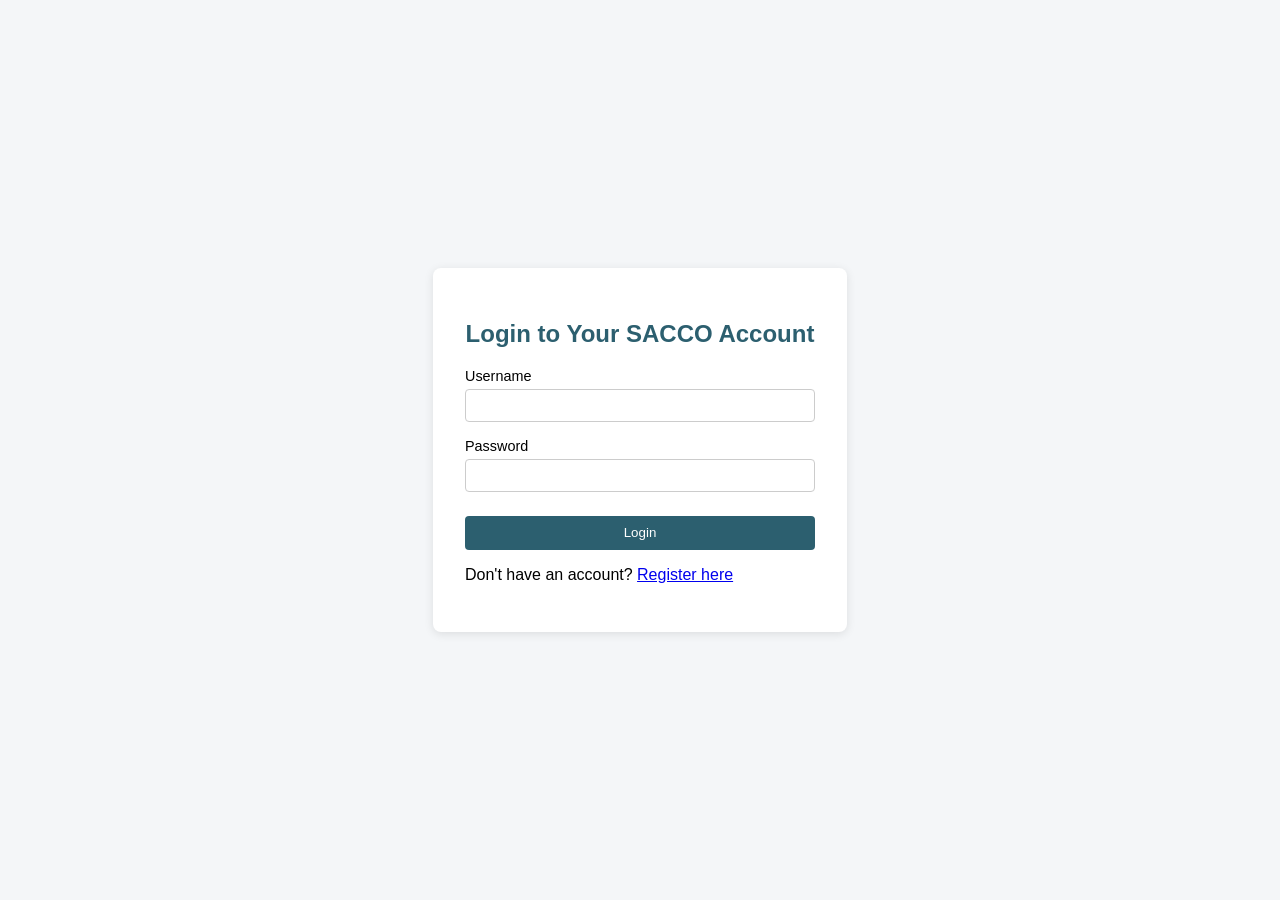
==== frontend/login.html @ c23e9efa "Initial commit" ====
<!DOCTYPE html>
<html lang="en">
<head>
  <meta charset="UTF-8">
  <title>SACCO Login</title>
  <link rel="stylesheet" href="css/auth.css">
</head>
<body>
  <div class="auth-container">
    <h2>Login to Your SACCO Account</h2>
    <p id="error-message" class="error"></p>
    <form id="login-form">
      <label for="username">Username</label>
      <input type="text" id="username" required>

      <label for="password">Password</label>
      <input type="password" id="password" required>

      <button type="submit">Login</button>
    </form>
    <p>Don't have an account? <a href="register.html">Register here</a></p>
  </div>

  <script src="js/api.js"></script>
  <script src="js/auth.js"></script>
  <script>
    document.getElementById("login-form").addEventListener("submit", handleLogin);
  </script>
</body>
</html>
---- frontend/css/auth.css ----
body {
  font-family: Arial, sans-serif;
  background: #f4f6f8;
  display: flex;
  justify-content: center;
  align-items: center;
  height: 100vh;
  margin: 0;
}

.auth-container {
  background: white;
  padding: 2rem;
  border-radius: 8px;
  box-shadow: 0 2px 10px rgba(0,0,0,0.1);
  width: 350px;
}

.auth-container h2 {
  text-align: center;
  color: #2c5f6f;
}

.auth-container label {
  display: block;
  margin-top: 1rem;
  font-size: 0.9rem;
}

.auth-container input {
  width: 100%;
  padding: 0.5rem;
  margin-top: 0.3rem;
  border: 1px solid #ccc;
  border-radius: 4px;
  box-sizing: border-box;
}

.auth-container button {
  width: 100%;
  margin-top: 1.5rem;
  padding: 0.6rem;
  background: #2c5f6f;
  color: white;
  border: none;
  border-radius: 4px;
  cursor: pointer;
}

.auth-container button:hover {
  background: #1f4550;
}

.error {
  color: red;
  font-size: 0.85rem;
  text-align: center;
}
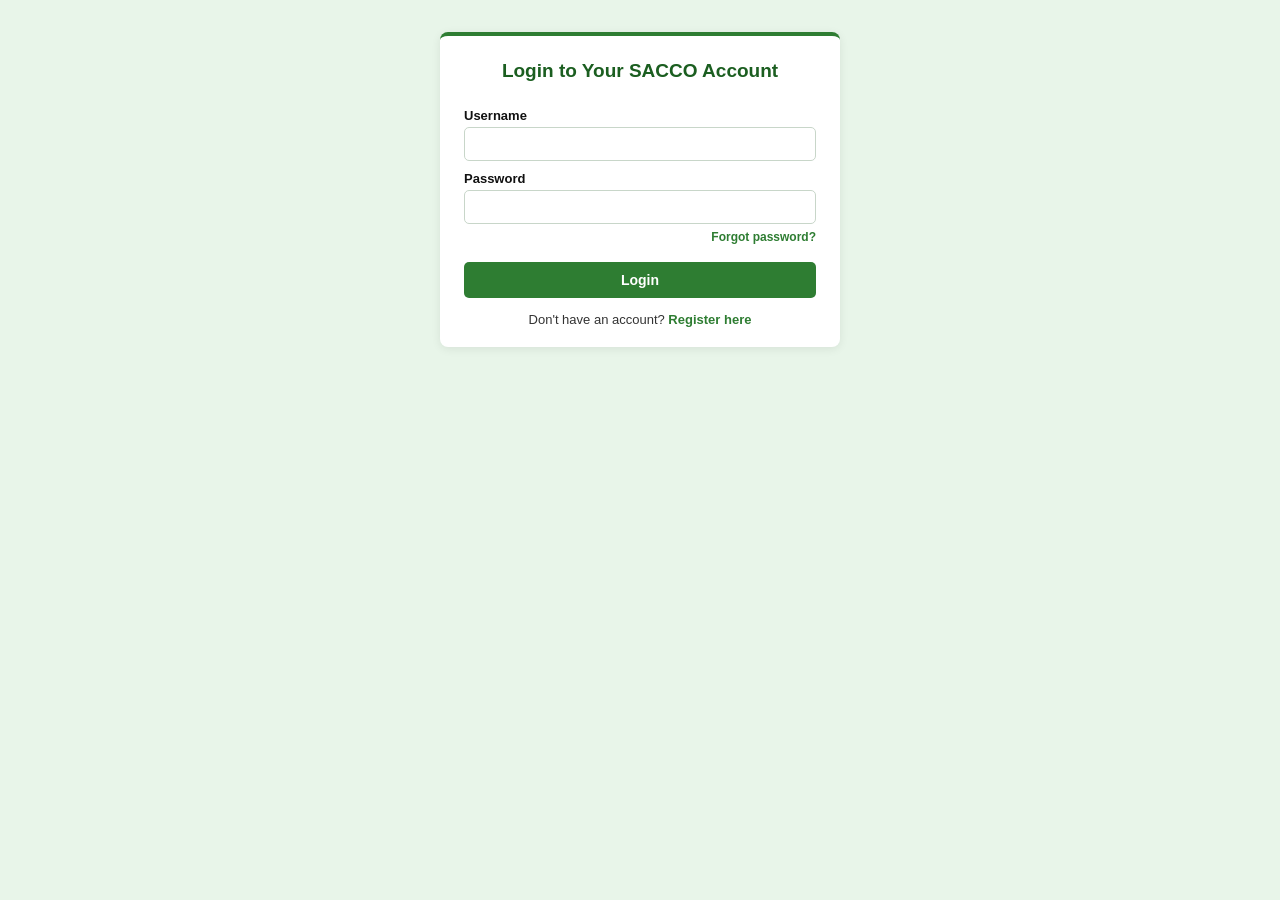
==== commit 4ee5d47e: "Special contributions: obligations, fines, targeted payments, with tests" ====
--- a/frontend/login.html
+++ b/frontend/login.html
@@ -2,6 +2,7 @@
 <html lang="en">
 <head>
   <meta charset="UTF-8">
+  <meta name="viewport" content="width=device-width, initial-scale=1.0">
   <title>SACCO Login</title>
   <link rel="stylesheet" href="css/auth.css">
 </head>
@@ -9,22 +10,23 @@
   <div class="auth-container">
     <h2>Login to Your SACCO Account</h2>
     <p id="error-message" class="error"></p>
-    <form id="login-form">
+
+    <form id="login-form" novalidate>
       <label for="username">Username</label>
-      <input type="text" id="username" required>
+      <input type="text" id="username" autocomplete="username" required>
 
       <label for="password">Password</label>
-      <input type="password" id="password" required>
+      <input type="password" id="password" autocomplete="current-password" required>
+
+      <p class="forgot-link"><a href="forgot_password.html">Forgot password?</a></p>
 
       <button type="submit">Login</button>
     </form>
+
     <p>Don't have an account? <a href="register.html">Register here</a></p>
   </div>
 
   <script src="js/api.js"></script>
   <script src="js/auth.js"></script>
-  <script>
-    document.getElementById("login-form").addEventListener("submit", handleLogin);
-  </script>
 </body>
 </html>
--- a/frontend/css/auth.css
+++ b/frontend/css/auth.css
@@ -1,58 +1,267 @@
+/* ------------------------------------------------------------------
+   auth.css - login and registration pages
+   Colors: green and black for content, red only for errors.
+   ------------------------------------------------------------------ */
+
+:root {
+  --green-dark: #1b5e20;
+  --green: #2e7d32;
+  --green-light: #e8f5e9;
+  --black: #111111;
+  --grey-text: #333333;
+  --border: #c8d6c9;
+  --white: #ffffff;
+  --red: #c62828;
+}
+
+* {
+  box-sizing: border-box;
+}
+
 body {
-  font-family: Arial, sans-serif;
-  background: #f4f6f8;
+  margin: 0;
+  min-height: 100vh;
+  font-family: "Segoe UI", Arial, sans-serif;
+  font-size: 14px;
+  color: var(--black);
+  background: var(--green-light);
   display: flex;
   justify-content: center;
+  align-items: flex-start;   /* start at the top so tall forms never get clipped */
+  padding: 32px 16px;
+}
+
+.auth-container {
+  width: 100%;
+  max-width: 400px;
+  background: var(--white);
+  border-top: 4px solid var(--green);
+  border-radius: 8px;
+  padding: 24px 24px 20px;
+  box-shadow: 0 2px 10px rgba(0, 0, 0, 0.08);
+}
+
+.auth-container h2 {
+  margin: 0 0 16px;
+  font-size: 19px;
+  font-weight: 600;
+  color: var(--green-dark);
+  text-align: center;
+}
+
+form {
+  display: flex;
+  flex-direction: column;
+}
+
+label {
+  font-size: 13px;
+  font-weight: 600;
+  color: var(--black);
+  margin: 10px 0 4px;
+}
+
+input {
+  width: 100%;
+  padding: 8px 10px;
+  font-size: 14px;
+  color: var(--black);
+  background: var(--white);
+  border: 1px solid var(--border);
+  border-radius: 5px;
+  outline: none;
+  transition: border-color 0.15s;
+}
+
+input:focus {
+  border-color: var(--green);
+  box-shadow: 0 0 0 2px rgba(46, 125, 50, 0.15);
+}
+
+input::placeholder {
+  color: #7a7a7a;
+}
+
+/* A field Django rejected */
+input.invalid {
+  border-color: var(--red);
+}
+
+button {
+  margin-top: 18px;
+  padding: 10px;
+  font-size: 14px;
+  font-weight: 600;
+  color: var(--white);
+  background: var(--green);
+  border: none;
+  border-radius: 5px;
+  cursor: pointer;
+  transition: background 0.15s;
+}
+
+button:hover {
+  background: var(--green-dark);
+}
+
+button:disabled {
+  background: #9e9e9e;
+  cursor: not-allowed;
+}
+
+/* Error text: the only place red appears */
+.error {
+  margin: 0 0 8px;
+  font-size: 13px;
+  color: var(--red);
+  text-align: center;
+}
+
+.error:empty {
+  display: none;
+}
+
+.field-error {
+  min-height: 0;
+  margin-top: 3px;
+  font-size: 12px;
+  color: var(--red);
+}
+
+.field-error:empty {
+  display: none;
+}
+
+/* Success messages, if a page shows one */
+.success {
+  margin: 0 0 8px;
+  font-size: 13px;
+  color: var(--green-dark);
+  text-align: center;
+}
+
+.auth-container p {
+  margin: 14px 0 0;
+  font-size: 13px;
+  color: var(--grey-text);
+  text-align: center;
+}
+
+.auth-container a {
+  color: var(--green);
+  font-weight: 600;
+  text-decoration: none;
+}
+
+.auth-container a:hover {
+  color: var(--green-dark);
+  text-decoration: underline;
+}
+
+/* Small phones */
+@media (max-width: 420px) {
+  body {
+    padding: 16px 10px;
+  }
+
+  .auth-container {
+    padding: 18px 16px 16px;
+  }
+}
+
+
+/* ------------------------------------------------------------------
+   Forgot password and login additions
+   ------------------------------------------------------------------ */
+
+.auth-container .forgot-link {
+  margin: 6px 0 0;
+  text-align: right;
+  font-size: 12px;
+}
+
+.step-indicator {
+  margin: -8px 0 12px;
+  text-align: center;
+  font-size: 12px;
+  color: var(--grey-text);
+}
+
+.auth-container .hint {
+  margin: 6px 0 0;
+  font-size: 12px;
+  color: var(--grey-text);
+  text-align: left;
+}
+
+.channel-option {
+  display: flex;
   align-items: center;
-  height: 100vh;
+  gap: 10px;
+  margin: 8px 0 0;
+  padding: 10px 12px;
+  border: 1px solid var(--border);
+  border-radius: 6px;
+  font-weight: 400;
+  cursor: pointer;
+}
+
+.channel-option input {
+  width: auto;
   margin: 0;
-}
-
-.auth-container {
-  background: white;
-  padding: 2rem;
-  border-radius: 8px;
-  box-shadow: 0 2px 10px rgba(0,0,0,0.1);
-  width: 350px;
-}
-
-.auth-container h2 {
-  text-align: center;
-  color: #2c5f6f;
-}
-
-.auth-container label {
+  accent-color: var(--green);
+}
+
+.channel-option:has(input:checked) {
+  border-color: var(--green);
+  background: var(--green-light);
+}
+
+.code-input {
+  text-align: center;
+  letter-spacing: 8px;
+  font-size: 20px;
+}
+
+.auth-container .countdown {
+  margin: 10px 0 0;
+  font-size: 13px;
+  font-weight: 600;
+  color: var(--green-dark);
+  text-align: center;
+}
+
+.auth-container .countdown.expired { color: var(--red); }
+
+.button-secondary {
+  background: var(--white);
+  color: var(--green);
+  border: 1px solid var(--green);
+}
+
+.button-secondary:hover { background: var(--green-light); }
+
+.text-link {
+  margin-top: 10px;
+  padding: 4px;
+  background: none;
+  color: var(--green);
+  font-weight: 600;
+  font-size: 13px;
+}
+
+.text-link:hover { background: none; text-decoration: underline; }
+
+.button-link {
   display: block;
-  margin-top: 1rem;
-  font-size: 0.9rem;
-}
-
-.auth-container input {
-  width: 100%;
-  padding: 0.5rem;
-  margin-top: 0.3rem;
-  border: 1px solid #ccc;
-  border-radius: 4px;
-  box-sizing: border-box;
-}
-
-.auth-container button {
-  width: 100%;
-  margin-top: 1.5rem;
-  padding: 0.6rem;
-  background: #2c5f6f;
-  color: white;
-  border: none;
-  border-radius: 4px;
-  cursor: pointer;
-}
-
-.auth-container button:hover {
-  background: #1f4550;
-}
-
-.error {
-  color: red;
-  font-size: 0.85rem;
-  text-align: center;
-}+  margin-top: 16px;
+  padding: 10px;
+  border-radius: 5px;
+  background: var(--green);
+  color: var(--white) !important;
+  text-align: center;
+  font-weight: 600;
+  text-decoration: none !important;
+}
+
+.button-link:hover { background: var(--green-dark); }
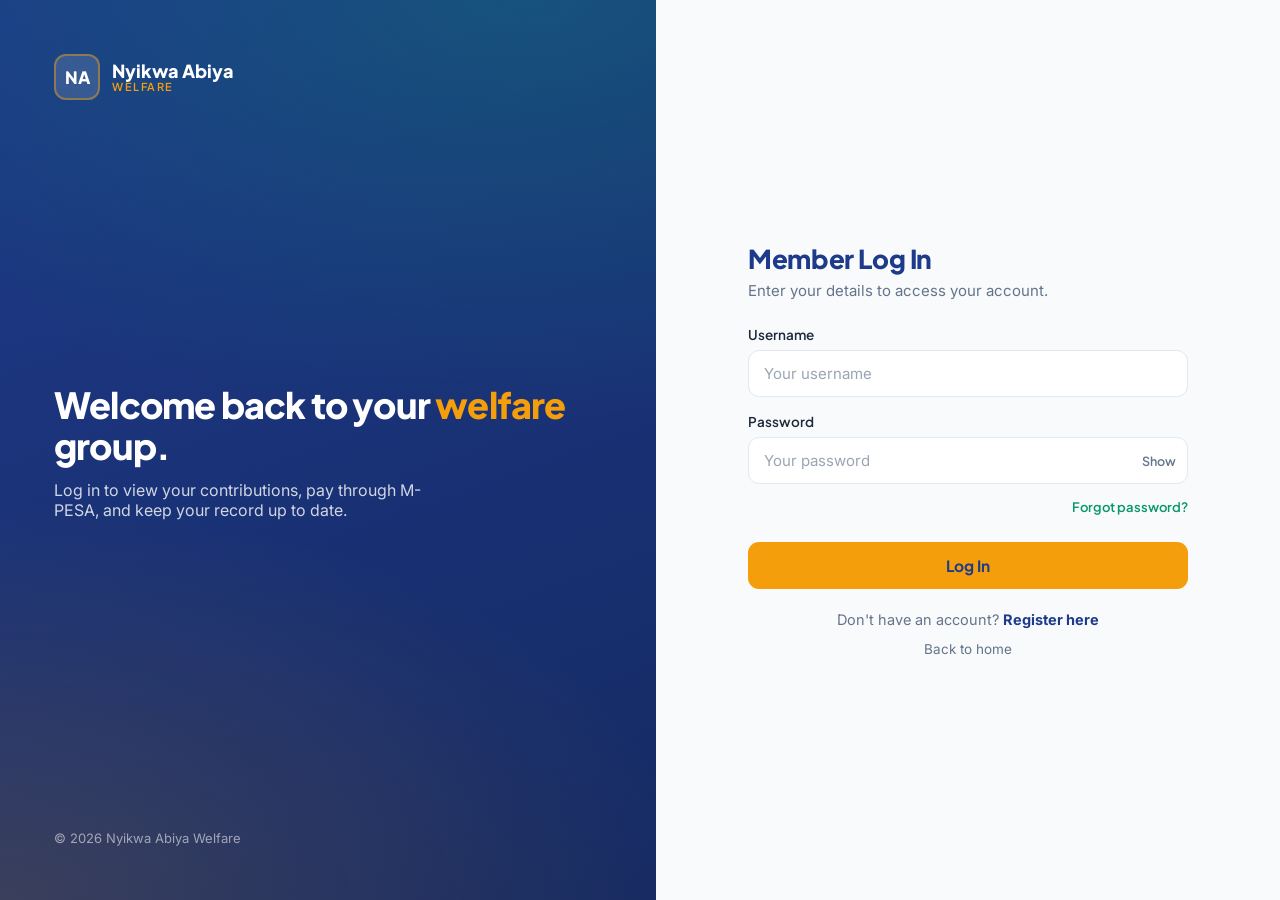
==== commit c5fb1c71: "Restyle landing, login, and register with new palette via css folder" ====
--- a/frontend/login.html
+++ b/frontend/login.html
@@ -4,29 +4,73 @@
   <meta charset="UTF-8">
   <meta name="viewport" content="width=device-width, initial-scale=1.0">
   <title>SACCO Login</title>
-  <link rel="stylesheet" href="css/auth.css">
+  <link rel="preconnect" href="https://fonts.googleapis.com">
+  <link rel="preconnect" href="https://fonts.gstatic.com" crossorigin>
+  <link href="https://fonts.googleapis.com/css2?family=Plus+Jakarta+Sans:wght@400;500;600;700;800&family=Inter:wght@400;500;600&display=swap" rel="stylesheet">
+  <link rel="stylesheet" href="css/auth-ui.css">
 </head>
 <body>
-  <div class="auth-container">
-    <h2>Login to Your SACCO Account</h2>
-    <p id="error-message" class="error"></p>
+  <div class="auth-wrap">
 
-    <form id="login-form" novalidate>
-      <label for="username">Username</label>
-      <input type="text" id="username" autocomplete="username" required>
+    <section class="brand-panel">
+      <a class="brand" href="index.html">
+        <div class="logo">NA</div>
+        <div class="brand-name">Nyikwa Abiya<span>Welfare</span></div>
+      </a>
+      <div class="panel-mid">
+        <h1>Welcome back to your <span class="accent">welfare</span> group.</h1>
+        <p>Log in to view your contributions, pay through M-PESA, and keep your record up to date.</p>
+      </div>
+      <div class="panel-foot">© 2026 Nyikwa Abiya Welfare</div>
+    </section>
 
-      <label for="password">Password</label>
-      <input type="password" id="password" autocomplete="current-password" required>
+    <section class="form-panel">
+      <div class="form-card">
+        <div class="form-logo">
+          <a class="brand" href="index.html">
+            <div class="logo" style="background:linear-gradient(135deg,var(--deep-blue),var(--emerald))">NA</div>
+            <div class="brand-name" style="color:var(--deep-blue)">Nyikwa Abiya<span>Welfare</span></div>
+          </a>
+        </div>
 
-      <p class="forgot-link"><a href="forgot_password.html">Forgot password?</a></p>
+        <h2>Member Log In</h2>
+        <p class="lead">Enter your details to access your account.</p>
 
-      <button type="submit">Login</button>
-    </form>
+        <p id="error-message" class="error"></p>
 
-    <p>Don't have an account? <a href="register.html">Register here</a></p>
+        <form id="login-form" novalidate>
+          <div class="field">
+            <label for="username">Username</label>
+            <input type="text" id="username" autocomplete="username" placeholder="Your username" required>
+            <small class="field-error" id="error-username"></small>
+          </div>
+          <div class="field">
+            <label for="password">Password</label>
+            <div class="input-wrap">
+              <input type="password" id="password" autocomplete="current-password" placeholder="Your password" required>
+              <button type="button" class="toggle" onclick="togglePw('password', this)">Show</button>
+            </div>
+            <small class="field-error" id="error-password"></small>
+          </div>
+          <div class="forgot"><a href="forgot_password.html">Forgot password?</a></div>
+          <button type="submit" id="login-button">Log In</button>
+        </form>
+
+        <div class="alt">Don't have an account? <a href="register.html">Register here</a></div>
+        <div class="back"><a href="index.html">Back to home</a></div>
+      </div>
+    </section>
+
   </div>
 
   <script src="js/api.js"></script>
   <script src="js/auth.js"></script>
+  <script>
+    function togglePw(id, btn) {
+      const f = document.getElementById(id);
+      if (f.type === 'password') { f.type = 'text'; btn.textContent = 'Hide'; }
+      else { f.type = 'password'; btn.textContent = 'Show'; }
+    }
+  </script>
 </body>
 </html>
--- a/frontend/css/auth-ui.css
+++ b/frontend/css/auth-ui.css
@@ -0,0 +1,120 @@
+/* ------------------------------------------------------------------
+   auth-ui.css - shared styling for login.html and register.html
+   Palette: deep blue, emerald, amber, off-white, white, slate, red.
+   ------------------------------------------------------------------ */
+
+:root {
+  --deep-blue: #1E3A8A;
+  --emerald: #059669;
+  --amber: #F59E0B;
+  --off-white: #F8FAFC;
+  --white: #FFFFFF;
+  --slate: #1E293B;
+  --red: #DC2626;
+  --deep-blue-dark: #152a63;
+  --amber-dark: #D97706;
+  --muted: #64748B;
+  --line: #E2E8F0;
+}
+
+* { box-sizing: border-box; margin: 0; padding: 0; }
+body { font-family: 'Inter', system-ui, sans-serif; color: var(--slate); background: var(--off-white); -webkit-font-smoothing: antialiased; }
+h1, h2, h3, .brand-name, button, label { font-family: 'Plus Jakarta Sans', sans-serif; }
+
+.auth-wrap { display: flex; min-height: 100vh; }
+
+/* Left brand panel */
+.brand-panel {
+  flex: 1;
+  background:
+    radial-gradient(800px 420px at 80% 0%, rgba(5,150,105,0.28), transparent),
+    radial-gradient(700px 400px at 0% 100%, rgba(245,158,11,0.16), transparent),
+    linear-gradient(160deg, var(--deep-blue), var(--deep-blue-dark));
+  color: var(--white); padding: 54px;
+  display: flex; flex-direction: column; justify-content: space-between;
+}
+.brand { display: flex; align-items: center; gap: 12px; text-decoration: none; }
+.logo {
+  width: 46px; height: 46px; border-radius: 12px; background: rgba(255,255,255,0.12);
+  display: grid; place-items: center; color: var(--white);
+  font-family: 'Plus Jakarta Sans'; font-weight: 800; font-size: 17px;
+  box-shadow: inset 0 0 0 2px rgba(245,158,11,0.45);
+}
+.brand-name { font-weight: 800; font-size: 18px; line-height: 1.1; color: var(--white); }
+.brand-name span { display: block; font-size: 11px; font-weight: 600; color: var(--amber); letter-spacing: 1.5px; text-transform: uppercase; }
+.panel-mid h1 { font-size: 36px; font-weight: 800; letter-spacing: -0.8px; line-height: 1.15; margin-bottom: 14px; }
+.panel-mid h1 .accent { color: var(--amber); }
+.panel-mid p { color: rgba(255,255,255,0.8); font-size: 16px; max-width: 380px; margin-bottom: 26px; }
+.perk { display: flex; align-items: center; gap: 10px; font-size: 14.5px; color: rgba(255,255,255,0.9); margin-bottom: 12px; }
+.perk .tick { width: 22px; height: 22px; border-radius: 50%; background: var(--emerald); display: grid; place-items: center; flex-shrink: 0; }
+.perk .tick svg { width: 13px; height: 13px; color: #fff; }
+.panel-foot { font-size: 13px; color: rgba(255,255,255,0.55); }
+
+/* Right form panel */
+.form-panel { flex: 1.05; display: grid; place-items: center; padding: 44px 24px; }
+.form-card { width: 100%; max-width: 440px; }
+.form-logo { display: none; }
+.form-card h2 { font-size: 26px; font-weight: 800; color: var(--deep-blue); letter-spacing: -0.4px; margin-bottom: 6px; }
+.form-card .lead { color: var(--muted); font-size: 15px; margin-bottom: 26px; }
+
+.row2 { display: grid; grid-template-columns: 1fr 1fr; gap: 14px; }
+.field { margin-bottom: 16px; }
+label { display: block; font-size: 13.5px; font-weight: 600; color: var(--slate); margin-bottom: 7px; }
+.input-wrap { position: relative; }
+input {
+  width: 100%; font-family: 'Inter', sans-serif; font-size: 15px; color: var(--slate);
+  background: var(--white); border: 1.5px solid var(--line); border-radius: 11px;
+  padding: 13px 15px; transition: border-color 0.18s ease, box-shadow 0.18s ease;
+}
+input::placeholder { color: #9aa5b4; }
+input:focus { outline: none; border-color: var(--deep-blue); box-shadow: 0 0 0 4px rgba(30,58,138,0.12); }
+input.invalid { border-color: var(--red); box-shadow: 0 0 0 4px rgba(220,38,38,0.12); }
+.toggle {
+  position: absolute; right: 12px; top: 50%; transform: translateY(-50%);
+  background: none; border: none; cursor: pointer; color: var(--muted);
+  font-family: 'Plus Jakarta Sans'; font-size: 12.5px; font-weight: 600;
+}
+.toggle:hover { color: var(--deep-blue); }
+
+/* Top error bar: shown only when auth.js fills it */
+.error {
+  background: rgba(220,38,38,0.08); border: 1px solid rgba(220,38,38,0.25);
+  color: var(--red); font-size: 13.5px; padding: 11px 14px; border-radius: 10px; margin-bottom: 18px;
+}
+.error:empty { display: none; }
+
+/* Per-field error: shown only when auth.js fills it */
+.field-error { display: block; color: var(--red); font-size: 12.5px; font-weight: 500; margin-top: 6px; }
+.field-error:empty { display: none; }
+
+/* Success message, if auth.js shows one */
+.success { color: var(--emerald); font-size: 13.5px; text-align: center; margin-bottom: 16px; font-weight: 600; }
+.success:empty { display: none; }
+
+.forgot { text-align: right; margin: -4px 0 20px; }
+.forgot a { font-size: 13px; font-weight: 600; color: var(--emerald); text-decoration: none; font-family: 'Plus Jakarta Sans', sans-serif; }
+.forgot a:hover { color: var(--deep-blue); }
+
+button[type="submit"] {
+  width: 100%; border: none; cursor: pointer; font-weight: 700; font-size: 15.5px;
+  background: var(--amber); color: var(--deep-blue);
+  padding: 14px; border-radius: 11px; margin-top: 6px; transition: background 0.2s ease, transform 0.15s ease;
+}
+button[type="submit"]:hover { background: var(--amber-dark); transform: translateY(-1px); }
+button[type="submit"]:disabled { background: #cbd5e1; color: var(--muted); cursor: not-allowed; transform: none; }
+
+.alt { text-align: center; margin-top: 22px; font-size: 14.5px; color: var(--muted); }
+.alt a { color: var(--deep-blue); font-weight: 700; text-decoration: none; }
+.alt a:hover { color: var(--emerald); }
+.back { text-align: center; margin-top: 10px; }
+.back a { color: var(--muted); font-size: 13.5px; text-decoration: none; }
+.back a:hover { color: var(--deep-blue); }
+
+@media (max-width: 860px) {
+  .brand-panel { display: none; }
+  .form-logo { display: flex; justify-content: center; margin-bottom: 26px; }
+  .form-card h2, .form-card .lead { text-align: center; }
+}
+@media (max-width: 420px) {
+  .row2 { grid-template-columns: 1fr; gap: 0; }
+}
